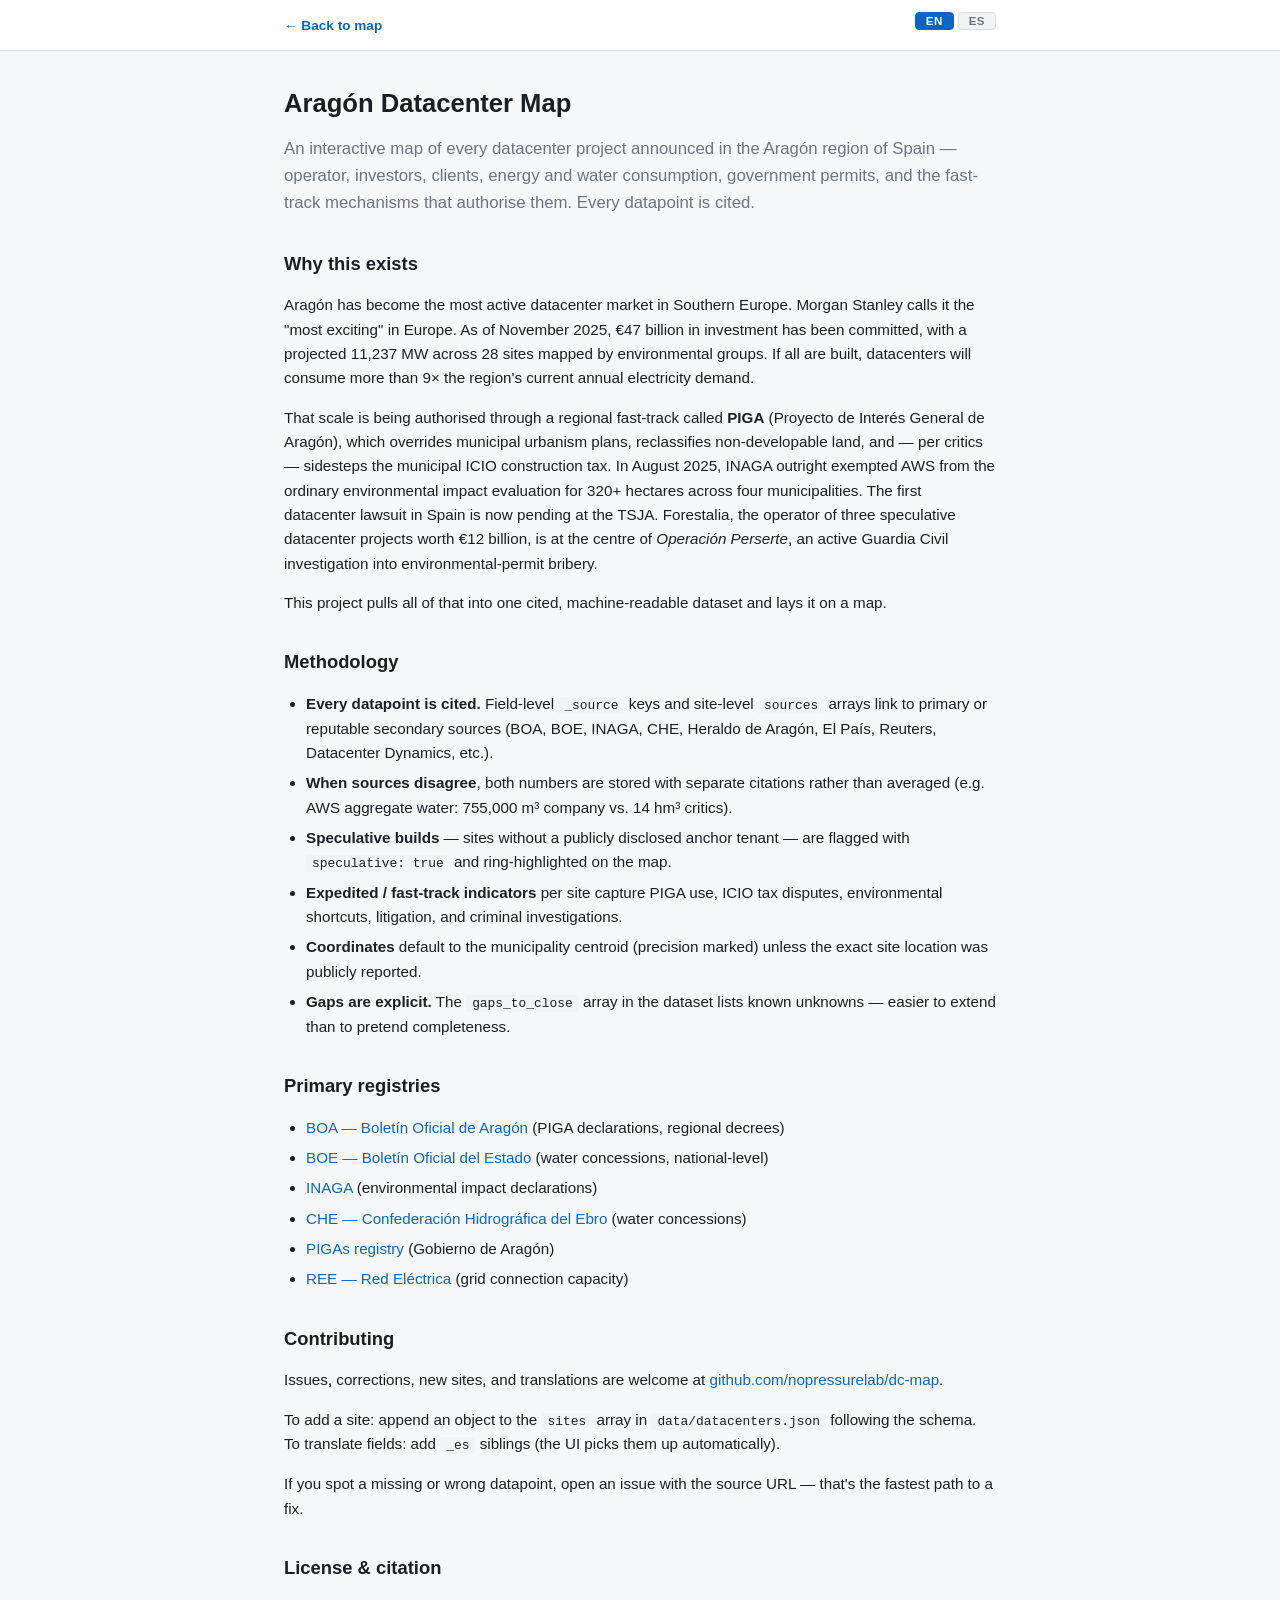
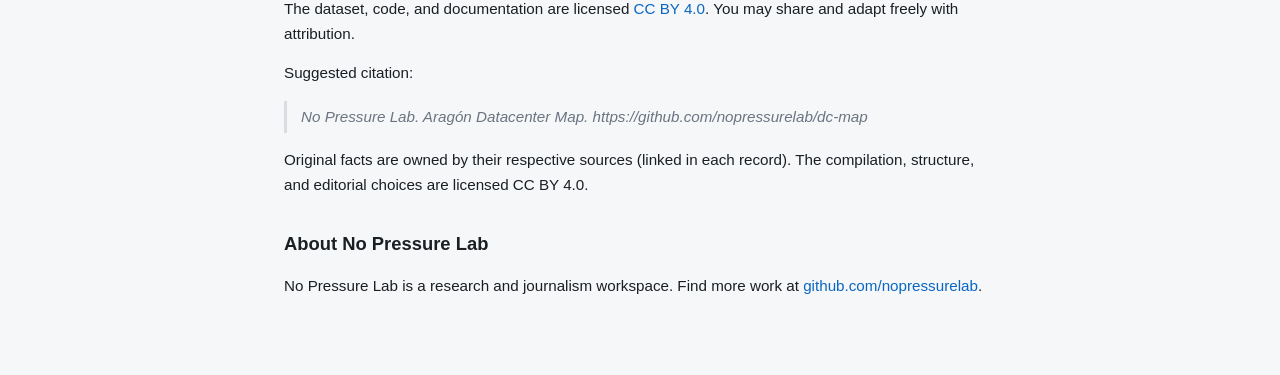
==== about.html @ 1b32018e "Add About page - New bilingual /about.html with project description, methodology,   primary registri" ====
<!doctype html>
<html lang="en">
<head>
<meta charset="utf-8">
<meta name="viewport" content="width=device-width,initial-scale=1">
<title>About — Aragón Datacenter Map</title>
<link rel="stylesheet" href="style.css">
</head>
<body class="about-body">
<header class="about-header">
  <div class="about-header-inner">
    <a href="index.html" class="back-link" data-i18n="back_to_map">← Back to map</a>
    <div class="lang-switch">
      <button class="lang-btn" data-lang="en">EN</button>
      <button class="lang-btn" data-lang="es">ES</button>
    </div>
  </div>
</header>

<main class="about-main">

<!-- =================== EN =================== -->
<section class="lang-block" data-lang-block="en">
  <h1>Aragón Datacenter Map</h1>
  <p class="lede">An interactive map of every datacenter project announced in the Aragón region of Spain — operator, investors, clients, energy and water consumption, government permits, and the fast-track mechanisms that authorise them. Every datapoint is cited.</p>

  <h2>Why this exists</h2>
  <p>Aragón has become the most active datacenter market in Southern Europe. Morgan Stanley calls it the &quot;most exciting&quot; in Europe. As of November 2025, €47 billion in investment has been committed, with a projected 11,237 MW across 28 sites mapped by environmental groups. If all are built, datacenters will consume more than 9× the region&apos;s current annual electricity demand.</p>
  <p>That scale is being authorised through a regional fast-track called <strong>PIGA</strong> (Proyecto de Interés General de Aragón), which overrides municipal urbanism plans, reclassifies non-developable land, and — per critics — sidesteps the municipal ICIO construction tax. In August 2025, INAGA outright exempted AWS from the ordinary environmental impact evaluation for 320+ hectares across four municipalities. The first datacenter lawsuit in Spain is now pending at the TSJA. Forestalia, the operator of three speculative datacenter projects worth €12 billion, is at the centre of <em>Operación Perserte</em>, an active Guardia Civil investigation into environmental-permit bribery.</p>
  <p>This project pulls all of that into one cited, machine-readable dataset and lays it on a map.</p>

  <h2>Methodology</h2>
  <ul>
    <li><strong>Every datapoint is cited.</strong> Field-level <code>_source</code> keys and site-level <code>sources</code> arrays link to primary or reputable secondary sources (BOA, BOE, INAGA, CHE, Heraldo de Aragón, El País, Reuters, Datacenter Dynamics, etc.).</li>
    <li><strong>When sources disagree</strong>, both numbers are stored with separate citations rather than averaged (e.g. AWS aggregate water: 755,000 m³ company vs. 14 hm³ critics).</li>
    <li><strong>Speculative builds</strong> — sites without a publicly disclosed anchor tenant — are flagged with <code>speculative: true</code> and ring-highlighted on the map.</li>
    <li><strong>Expedited / fast-track indicators</strong> per site capture PIGA use, ICIO tax disputes, environmental shortcuts, litigation, and criminal investigations.</li>
    <li><strong>Coordinates</strong> default to the municipality centroid (precision marked) unless the exact site location was publicly reported.</li>
    <li><strong>Gaps are explicit.</strong> The <code>gaps_to_close</code> array in the dataset lists known unknowns — easier to extend than to pretend completeness.</li>
  </ul>

  <h2>Primary registries</h2>
  <ul>
    <li><a href="https://www.boa.aragon.es/" target="_blank">BOA — Boletín Oficial de Aragón</a> (PIGA declarations, regional decrees)</li>
    <li><a href="https://www.boe.es/" target="_blank">BOE — Boletín Oficial del Estado</a> (water concessions, national-level)</li>
    <li><a href="https://www.aragon.es/organismos/instituto-aragones-de-gestion-ambiental-inaga" target="_blank">INAGA</a> (environmental impact declarations)</li>
    <li><a href="https://iber.chebro.es/" target="_blank">CHE — Confederación Hidrográfica del Ebro</a> (water concessions)</li>
    <li><a href="https://www.aragon.es/urbanismo-y-ordenacion-del-territorio/planes-y-proyectos-de-interes-para-aragon-pigas" target="_blank">PIGAs registry</a> (Gobierno de Aragón)</li>
    <li><a href="https://www.ree.es/" target="_blank">REE — Red Eléctrica</a> (grid connection capacity)</li>
  </ul>

  <h2>Contributing</h2>
  <p>Issues, corrections, new sites, and translations are welcome at <a href="https://github.com/nopressurelab/dc-map" target="_blank">github.com/nopressurelab/dc-map</a>.</p>
  <p>To add a site: append an object to the <code>sites</code> array in <code>data/datacenters.json</code> following the schema. To translate fields: add <code>_es</code> siblings (the UI picks them up automatically).</p>
  <p>If you spot a missing or wrong datapoint, open an issue with the source URL — that&apos;s the fastest path to a fix.</p>

  <h2>License &amp; citation</h2>
  <p>The dataset, code, and documentation are licensed <a href="https://creativecommons.org/licenses/by/4.0/" target="_blank">CC BY 4.0</a>. You may share and adapt freely with attribution.</p>
  <p>Suggested citation:</p>
  <blockquote>No Pressure Lab. <em>Aragón Datacenter Map</em>. https://github.com/nopressurelab/dc-map</blockquote>
  <p>Original facts are owned by their respective sources (linked in each record). The compilation, structure, and editorial choices are licensed CC BY 4.0.</p>

  <h2>About No Pressure Lab</h2>
  <p>No Pressure Lab is a research and journalism workspace. Find more work at <a href="https://github.com/nopressurelab" target="_blank">github.com/nopressurelab</a>.</p>
</section>

<!-- =================== ES =================== -->
<section class="lang-block" data-lang-block="es" hidden>
  <h1>Mapa de Centros de Datos de Aragón</h1>
  <p class="lede">Mapa interactivo de cada proyecto de centro de datos anunciado en la región de Aragón — operador, inversores, clientes, consumo energético e hídrico, permisos administrativos y los mecanismos de vía rápida que los autorizan. Cada dato está citado.</p>

  <h2>Por qué existe</h2>
  <p>Aragón se ha convertido en el mercado de centros de datos más activo del sur de Europa. Morgan Stanley lo llama el «más emocionante» de Europa. A noviembre de 2025, se han comprometido 47.000 millones de euros de inversión, con 11.237 MW proyectados en 28 emplazamientos mapeados por colectivos ecologistas. Si todos se construyen, los centros de datos consumirán más de 9× la demanda eléctrica anual actual de la región.</p>
  <p>Esa escala se está autorizando mediante una vía rápida regional llamada <strong>PIGA</strong> (Proyecto de Interés General de Aragón), que anula los planes de urbanismo municipales, reclasifica suelo no urbanizable y — según los críticos — sortea el impuesto municipal ICIO. En agosto de 2025, INAGA eximió directamente a AWS de la evaluación de impacto ambiental ordinaria para más de 320 hectáreas en cuatro municipios. El primer litigio judicial contra centros de datos en España está pendiente en el TSJA. Forestalia, operador de tres proyectos especulativos por 12.000 millones, está en el centro de la <em>Operación Perserte</em>, una investigación activa de la Guardia Civil por cohecho en permisos ambientales.</p>
  <p>Este proyecto reúne todo eso en un único conjunto de datos citado, legible por máquina, y lo dispone sobre un mapa.</p>

  <h2>Metodología</h2>
  <ul>
    <li><strong>Cada dato está citado.</strong> Las claves <code>_source</code> a nivel de campo y los arrays <code>sources</code> a nivel de sitio enlazan con fuentes primarias o secundarias de prestigio (BOA, BOE, INAGA, CHE, Heraldo de Aragón, El País, Reuters, Datacenter Dynamics, etc.).</li>
    <li><strong>Cuando las fuentes discrepan</strong>, ambas cifras se almacenan con citas separadas en lugar de promediarse (p. ej. agua AWS: 755.000 m³ empresa vs. 14 hm³ críticos).</li>
    <li><strong>Construcciones especulativas</strong> — sitios sin cliente principal divulgado — se marcan con <code>speculative: true</code> y se resaltan con anillo en el mapa.</li>
    <li><strong>Indicadores de vía rápida</strong> por sitio recogen uso del PIGA, disputas fiscales ICIO, atajos ambientales, litigios e investigaciones penales.</li>
    <li><strong>Las coordenadas</strong> son por defecto el centroide del municipio (precisión marcada) salvo que la ubicación exacta del sitio se haya reportado públicamente.</li>
    <li><strong>Los vacíos son explícitos.</strong> El array <code>gaps_to_close</code> del conjunto de datos lista lo que falta — es más fácil ampliarlo que fingir completitud.</li>
  </ul>

  <h2>Registros primarios</h2>
  <ul>
    <li><a href="https://www.boa.aragon.es/" target="_blank">BOA — Boletín Oficial de Aragón</a> (declaraciones PIGA, decretos regionales)</li>
    <li><a href="https://www.boe.es/" target="_blank">BOE — Boletín Oficial del Estado</a> (concesiones de agua, ámbito nacional)</li>
    <li><a href="https://www.aragon.es/organismos/instituto-aragones-de-gestion-ambiental-inaga" target="_blank">INAGA</a> (declaraciones de impacto ambiental)</li>
    <li><a href="https://iber.chebro.es/" target="_blank">CHE — Confederación Hidrográfica del Ebro</a> (concesiones de agua)</li>
    <li><a href="https://www.aragon.es/urbanismo-y-ordenacion-del-territorio/planes-y-proyectos-de-interes-para-aragon-pigas" target="_blank">Registro de PIGAs</a> (Gobierno de Aragón)</li>
    <li><a href="https://www.ree.es/" target="_blank">REE — Red Eléctrica</a> (capacidad de conexión a red)</li>
  </ul>

  <h2>Contribuir</h2>
  <p>Issues, correcciones, nuevos sitios y traducciones son bienvenidos en <a href="https://github.com/nopressurelab/dc-map" target="_blank">github.com/nopressurelab/dc-map</a>.</p>
  <p>Para añadir un sitio: añade un objeto al array <code>sites</code> en <code>data/datacenters.json</code> siguiendo el esquema. Para traducir campos: añade hermanos <code>_es</code> (la interfaz los detecta automáticamente).</p>
  <p>Si detectas un dato erróneo o ausente, abre un issue con la URL de la fuente — esa es la vía más rápida para corregirlo.</p>

  <h2>Licencia y citación</h2>
  <p>El conjunto de datos, el código y la documentación están bajo licencia <a href="https://creativecommons.org/licenses/by/4.0/" target="_blank">CC BY 4.0</a>. Puedes compartir y adaptar libremente con atribución.</p>
  <p>Citación sugerida:</p>
  <blockquote>No Pressure Lab. <em>Mapa de Centros de Datos de Aragón</em>. https://github.com/nopressurelab/dc-map</blockquote>
  <p>Los hechos originales pertenecen a sus respectivas fuentes (enlazadas en cada registro). La compilación, la estructura y las decisiones editoriales están bajo CC BY 4.0.</p>

  <h2>Sobre No Pressure Lab</h2>
  <p>No Pressure Lab es un espacio de investigación y periodismo. Más trabajo en <a href="https://github.com/nopressurelab" target="_blank">github.com/nopressurelab</a>.</p>
</section>

</main>

<script>
(function () {
  function setLang(lang) {
    localStorage.setItem('lang', lang);
    document.documentElement.lang = lang;
    document.querySelectorAll('.lang-block').forEach(function (el) {
      el.hidden = el.dataset.langBlock !== lang;
    });
    document.querySelectorAll('.lang-btn').forEach(function (btn) {
      btn.classList.toggle('active', btn.dataset.lang === lang);
    });
    var back = document.querySelector('.back-link');
    if (back) back.textContent = lang === 'es' ? '← Volver al mapa' : '← Back to map';
  }
  document.querySelectorAll('.lang-btn').forEach(function (btn) {
    btn.addEventListener('click', function () { setLang(btn.dataset.lang); });
  });
  setLang(localStorage.getItem('lang') || 'en');
})();
</script>
</body>
</html>
---- style.css ----
:root {
  --bg: #f6f7f9;
  --panel: #ffffff;
  --panel-2: #f1f3f5;
  --text: #1a1f24;
  --muted: #6b7480;
  --link: #0a66c2;
  --border: #d9dde2;
  --hyperscaler: #1f6feb;
  --pe: #b87a00;
  --colo: #7e3fcf;
  --ind: #2da44e;
  --renewable: #1a8870;
  --spec: #cf222e;
  --warn: #cf222e;
}

* { box-sizing: border-box; }
html, body { margin: 0; padding: 0; height: 100%; background: var(--bg); color: var(--text);
  font-family: -apple-system, BlinkMacSystemFont, "Segoe UI", Helvetica, Arial, sans-serif; }
body { display: grid; grid-template-columns: 360px 1fr; }
a { color: var(--link); text-decoration: none; }
a:hover { text-decoration: underline; }
h1, h2 { margin: 0 0 8px 0; }
h1 { font-size: 1.15rem; }
h2 { font-size: 0.8rem; text-transform: uppercase; color: var(--muted); letter-spacing: 0.05em; margin-top: 16px; }

#sidebar {
  background: var(--panel);
  border-right: 1px solid var(--border);
  padding: 18px 18px 24px 18px;
  overflow-y: auto;
  font-size: 0.85rem;
  line-height: 1.45;
}
#sidebar header .subtitle { color: var(--muted); margin: 4px 0 8px 0; font-size: 0.8rem; }

.lang-switch { display: flex; gap: 4px; justify-content: flex-end; margin-bottom: 8px; }
.lang-btn {
  background: var(--panel-2);
  color: var(--muted);
  border: 1px solid var(--border);
  border-radius: 4px;
  padding: 2px 10px;
  font-size: 0.72rem;
  font-weight: 600;
  cursor: pointer;
  letter-spacing: 0.04em;
}
.lang-btn:hover { color: var(--text); }
.lang-btn.active { background: var(--link); color: #fff; border-color: var(--link); }
.op-h { font-size: 0.75rem; color: var(--muted); text-transform: uppercase; letter-spacing: 0.05em; margin: 8px 0 4px 0; }

#aggregate dl { display: grid; grid-template-columns: 1fr auto; gap: 4px 12px; margin: 0; }
#aggregate dt { color: var(--muted); }
#aggregate dd { margin: 0; font-weight: 600; }
#aggregate dd a { font-weight: normal; font-size: 0.75rem; margin-left: 6px; }

#filters label { display: block; margin: 4px 0; cursor: pointer; }
#operator-filters { margin-top: 8px; }
#operator-filters label { font-size: 0.8rem; }

#legend ul { list-style: none; padding: 0; margin: 0; }
#legend li { display: flex; align-items: center; gap: 8px; margin: 4px 0; font-size: 0.8rem; }
#legend .hint { color: var(--muted); font-size: 0.72rem; margin-top: 8px; }

.dot { display: inline-block; width: 12px; height: 12px; border-radius: 50%; }
.op-hyperscaler { background: var(--hyperscaler); }
.op-pe { background: var(--pe); }
.op-colo { background: var(--colo); }
.op-ind { background: var(--ind); }
.op-renewable { background: var(--renewable); }
.op-spec { background: var(--spec); }

.ring { display: inline-block; width: 14px; height: 14px; border-radius: 50%; border: 2px solid; }
.spec-ring { border-color: var(--spec); }
.lit-ring { border-color: var(--warn); border-style: dashed; }

#sidebar footer { margin-top: 24px; padding-top: 12px; border-top: 1px solid var(--border); font-size: 0.75rem; color: var(--muted); }

#map { height: 100vh; background: var(--bg); }

.leaflet-popup-content-wrapper { background: var(--panel); color: var(--text); border-radius: 6px; box-shadow: 0 3px 14px rgba(0,0,0,0.18); }
.leaflet-popup-tip { background: var(--panel); }
.leaflet-popup-content { margin: 12px 14px; max-width: 320px; font-size: 0.82rem; line-height: 1.45; }
.leaflet-popup-content h3 { margin: 0 0 4px 0; font-size: 1rem; }
.leaflet-popup-content .meta { color: var(--muted); font-size: 0.75rem; margin-bottom: 6px; }
.leaflet-popup-content .badge { display: inline-block; padding: 1px 6px; border-radius: 3px; font-size: 0.7rem; margin-right: 4px; margin-bottom: 4px; font-weight: 600; }
.leaflet-popup-content .badge.spec { background: var(--spec); color: #fff; }
.leaflet-popup-content .badge.lit { background: var(--warn); color: #fff; }
.leaflet-popup-content .badge.piga { background: var(--pe); color: #fff; }
.leaflet-popup-content .badge.tax { background: #b87a00; color: #fff; }
.leaflet-popup-content .more-btn { display: inline-block; margin-top: 8px; padding: 4px 10px; background: var(--link); color: #fff; border-radius: 4px; cursor: pointer; border: none; font-size: 0.78rem; }
.leaflet-popup-content .more-btn:hover { filter: brightness(1.1); }

dialog#site-dialog {
  border: 1px solid var(--border);
  background: var(--panel);
  color: var(--text);
  border-radius: 8px;
  width: min(760px, 92vw);
  max-height: 86vh;
  padding: 0;
  overflow: hidden;
  box-shadow: 0 10px 40px rgba(0,0,0,0.25);
}
dialog#site-dialog::backdrop { background: rgba(0,0,0,0.45); }
#dialog-close {
  position: absolute; top: 8px; right: 12px;
  background: none; border: none; color: var(--muted); font-size: 1.6rem; cursor: pointer; z-index: 2;
}
#dialog-body { padding: 24px 28px; overflow-y: auto; max-height: 86vh; font-size: 0.88rem; line-height: 1.5; }
#dialog-body h2 { margin: 18px 0 6px 0; font-size: 0.95rem; color: var(--text); text-transform: none; letter-spacing: 0; }
#dialog-body h3 { margin: 12px 0 4px 0; font-size: 0.78rem; color: var(--muted); text-transform: uppercase; letter-spacing: 0.05em; }
#dialog-body table { width: 100%; border-collapse: collapse; margin: 6px 0; }
#dialog-body th, #dialog-body td { padding: 4px 8px; border-bottom: 1px solid var(--border); text-align: left; vertical-align: top; font-size: 0.82rem; }
#dialog-body th { color: var(--muted); width: 30%; font-weight: normal; }
#dialog-body ul { margin: 4px 0; padding-left: 18px; }
#dialog-body .cite { font-size: 0.72rem; color: var(--muted); margin-left: 4px; }
#dialog-body .warning { color: var(--warn); }
#dialog-body .badge { display: inline-block; padding: 1px 6px; border-radius: 3px; font-size: 0.7rem; margin-right: 4px; font-weight: 600; }
#dialog-body .badge.spec { background: var(--spec); color: #fff; }
#dialog-body .badge.lit { background: var(--warn); color: #fff; }
#dialog-body .badge.piga { background: var(--pe); color: #fff; }
#dialog-body .badge.tax { background: #b87a00; color: #fff; }

@media (max-width: 768px) {
  body { grid-template-columns: 1fr; grid-template-rows: auto 1fr; }
  #sidebar { max-height: 40vh; }
  #map { height: 60vh; }
}

/* ============ About page ============ */
body.about-body { display: block; background: var(--bg); }
.about-header {
  background: var(--panel);
  border-bottom: 1px solid var(--border);
  position: sticky; top: 0; z-index: 10;
}
.about-header-inner {
  max-width: 760px; margin: 0 auto;
  padding: 12px 24px;
  display: flex; align-items: center; justify-content: space-between;
}
.back-link {
  color: var(--link); font-size: 0.85rem; font-weight: 600;
}
.about-main {
  max-width: 760px;
  margin: 0 auto;
  padding: 32px 24px 64px;
  font-size: 0.95rem; line-height: 1.6;
  color: var(--text);
}
.about-main h1 { font-size: 1.6rem; margin: 0 0 12px 0; }
.about-main h2 { font-size: 1.15rem; margin: 32px 0 8px 0; color: var(--text); text-transform: none; letter-spacing: 0; }
.about-main .lede { font-size: 1.05rem; color: var(--muted); margin: 8px 0 24px 0; }
.about-main ul { padding-left: 22px; }
.about-main li { margin: 6px 0; }
.about-main blockquote {
  border-left: 3px solid var(--border);
  padding: 4px 14px;
  color: var(--muted);
  margin: 8px 0;
  font-style: italic;
}
.about-main code {
  background: var(--panel-2);
  padding: 1px 6px;
  border-radius: 3px;
  font-size: 0.85em;
}
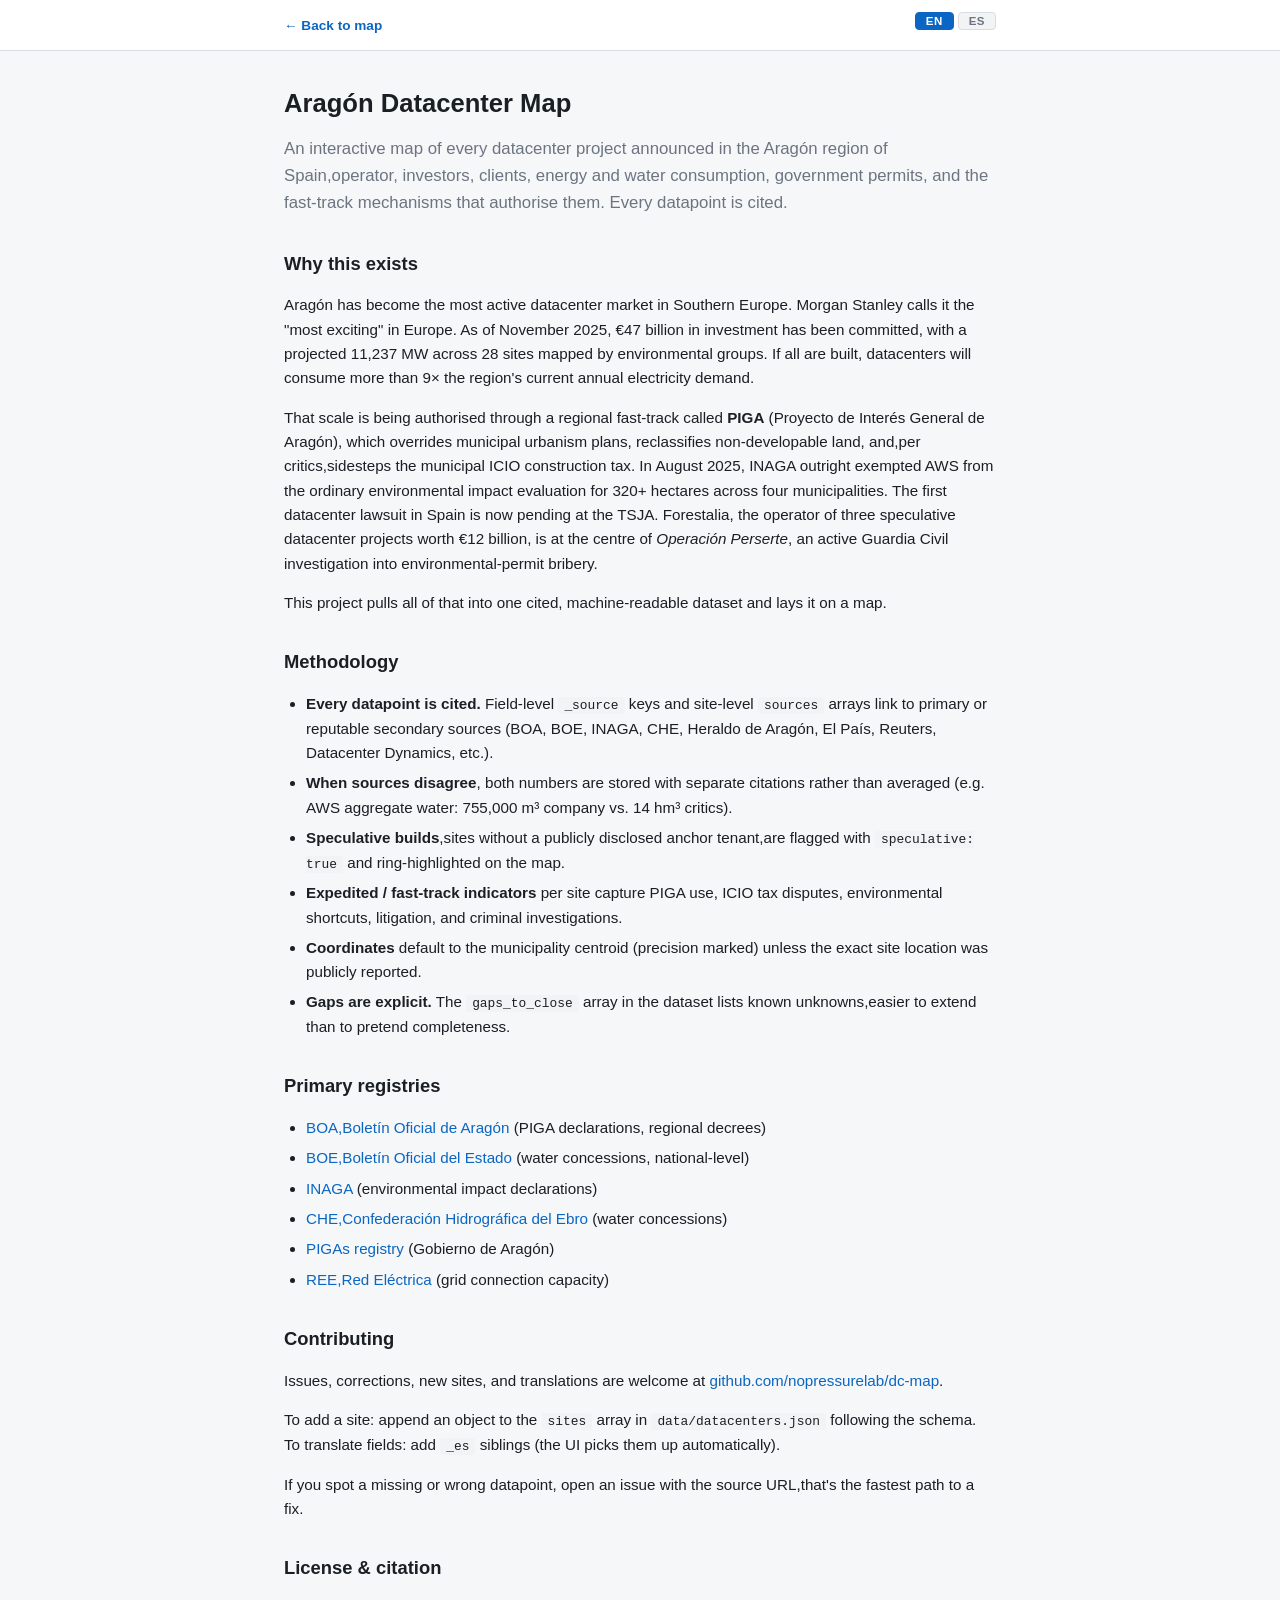
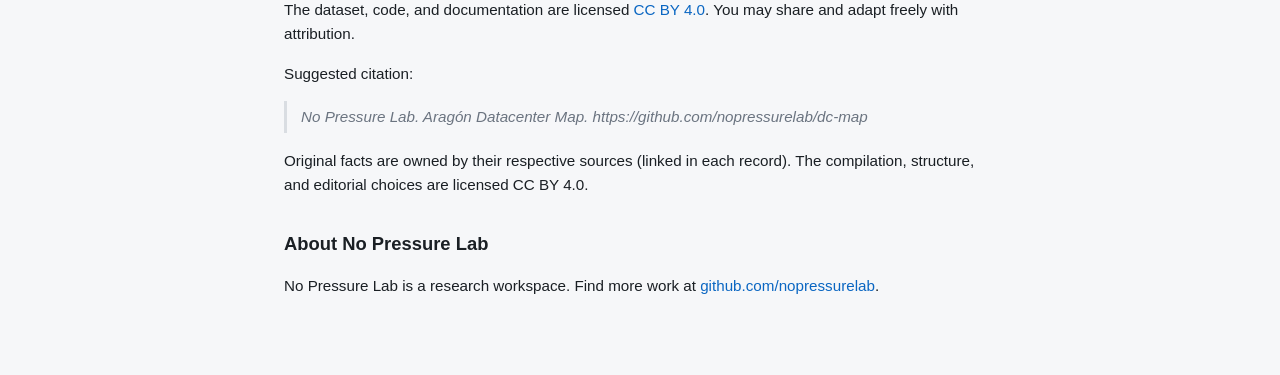
==== commit 4c313511: "Formatting on about page" ====
--- a/about.html
+++ b/about.html
@@ -3,7 +3,7 @@
 <head>
 <meta charset="utf-8">
 <meta name="viewport" content="width=device-width,initial-scale=1">
-<title>About — Aragón Datacenter Map</title>
+<title>About,Aragón Datacenter Map</title>
 <link rel="stylesheet" href="style.css">
 </head>
 <body class="about-body">
@@ -22,37 +22,37 @@
 <!-- =================== EN =================== -->
 <section class="lang-block" data-lang-block="en">
   <h1>Aragón Datacenter Map</h1>
-  <p class="lede">An interactive map of every datacenter project announced in the Aragón region of Spain — operator, investors, clients, energy and water consumption, government permits, and the fast-track mechanisms that authorise them. Every datapoint is cited.</p>
+  <p class="lede">An interactive map of every datacenter project announced in the Aragón region of Spain,operator, investors, clients, energy and water consumption, government permits, and the fast-track mechanisms that authorise them. Every datapoint is cited.</p>
 
   <h2>Why this exists</h2>
   <p>Aragón has become the most active datacenter market in Southern Europe. Morgan Stanley calls it the &quot;most exciting&quot; in Europe. As of November 2025, €47 billion in investment has been committed, with a projected 11,237 MW across 28 sites mapped by environmental groups. If all are built, datacenters will consume more than 9× the region&apos;s current annual electricity demand.</p>
-  <p>That scale is being authorised through a regional fast-track called <strong>PIGA</strong> (Proyecto de Interés General de Aragón), which overrides municipal urbanism plans, reclassifies non-developable land, and — per critics — sidesteps the municipal ICIO construction tax. In August 2025, INAGA outright exempted AWS from the ordinary environmental impact evaluation for 320+ hectares across four municipalities. The first datacenter lawsuit in Spain is now pending at the TSJA. Forestalia, the operator of three speculative datacenter projects worth €12 billion, is at the centre of <em>Operación Perserte</em>, an active Guardia Civil investigation into environmental-permit bribery.</p>
+  <p>That scale is being authorised through a regional fast-track called <strong>PIGA</strong> (Proyecto de Interés General de Aragón), which overrides municipal urbanism plans, reclassifies non-developable land, and,per critics,sidesteps the municipal ICIO construction tax. In August 2025, INAGA outright exempted AWS from the ordinary environmental impact evaluation for 320+ hectares across four municipalities. The first datacenter lawsuit in Spain is now pending at the TSJA. Forestalia, the operator of three speculative datacenter projects worth €12 billion, is at the centre of <em>Operación Perserte</em>, an active Guardia Civil investigation into environmental-permit bribery.</p>
   <p>This project pulls all of that into one cited, machine-readable dataset and lays it on a map.</p>
 
   <h2>Methodology</h2>
   <ul>
     <li><strong>Every datapoint is cited.</strong> Field-level <code>_source</code> keys and site-level <code>sources</code> arrays link to primary or reputable secondary sources (BOA, BOE, INAGA, CHE, Heraldo de Aragón, El País, Reuters, Datacenter Dynamics, etc.).</li>
     <li><strong>When sources disagree</strong>, both numbers are stored with separate citations rather than averaged (e.g. AWS aggregate water: 755,000 m³ company vs. 14 hm³ critics).</li>
-    <li><strong>Speculative builds</strong> — sites without a publicly disclosed anchor tenant — are flagged with <code>speculative: true</code> and ring-highlighted on the map.</li>
+    <li><strong>Speculative builds</strong>,sites without a publicly disclosed anchor tenant,are flagged with <code>speculative: true</code> and ring-highlighted on the map.</li>
     <li><strong>Expedited / fast-track indicators</strong> per site capture PIGA use, ICIO tax disputes, environmental shortcuts, litigation, and criminal investigations.</li>
     <li><strong>Coordinates</strong> default to the municipality centroid (precision marked) unless the exact site location was publicly reported.</li>
-    <li><strong>Gaps are explicit.</strong> The <code>gaps_to_close</code> array in the dataset lists known unknowns — easier to extend than to pretend completeness.</li>
+    <li><strong>Gaps are explicit.</strong> The <code>gaps_to_close</code> array in the dataset lists known unknowns,easier to extend than to pretend completeness.</li>
   </ul>
 
   <h2>Primary registries</h2>
   <ul>
-    <li><a href="https://www.boa.aragon.es/" target="_blank">BOA — Boletín Oficial de Aragón</a> (PIGA declarations, regional decrees)</li>
-    <li><a href="https://www.boe.es/" target="_blank">BOE — Boletín Oficial del Estado</a> (water concessions, national-level)</li>
+    <li><a href="https://www.boa.aragon.es/" target="_blank">BOA,Boletín Oficial de Aragón</a> (PIGA declarations, regional decrees)</li>
+    <li><a href="https://www.boe.es/" target="_blank">BOE,Boletín Oficial del Estado</a> (water concessions, national-level)</li>
     <li><a href="https://www.aragon.es/organismos/instituto-aragones-de-gestion-ambiental-inaga" target="_blank">INAGA</a> (environmental impact declarations)</li>
-    <li><a href="https://iber.chebro.es/" target="_blank">CHE — Confederación Hidrográfica del Ebro</a> (water concessions)</li>
+    <li><a href="https://iber.chebro.es/" target="_blank">CHE,Confederación Hidrográfica del Ebro</a> (water concessions)</li>
     <li><a href="https://www.aragon.es/urbanismo-y-ordenacion-del-territorio/planes-y-proyectos-de-interes-para-aragon-pigas" target="_blank">PIGAs registry</a> (Gobierno de Aragón)</li>
-    <li><a href="https://www.ree.es/" target="_blank">REE — Red Eléctrica</a> (grid connection capacity)</li>
+    <li><a href="https://www.ree.es/" target="_blank">REE,Red Eléctrica</a> (grid connection capacity)</li>
   </ul>
 
   <h2>Contributing</h2>
   <p>Issues, corrections, new sites, and translations are welcome at <a href="https://github.com/nopressurelab/dc-map" target="_blank">github.com/nopressurelab/dc-map</a>.</p>
   <p>To add a site: append an object to the <code>sites</code> array in <code>data/datacenters.json</code> following the schema. To translate fields: add <code>_es</code> siblings (the UI picks them up automatically).</p>
-  <p>If you spot a missing or wrong datapoint, open an issue with the source URL — that&apos;s the fastest path to a fix.</p>
+  <p>If you spot a missing or wrong datapoint, open an issue with the source URL,that&apos;s the fastest path to a fix.</p>
 
   <h2>License &amp; citation</h2>
   <p>The dataset, code, and documentation are licensed <a href="https://creativecommons.org/licenses/by/4.0/" target="_blank">CC BY 4.0</a>. You may share and adapt freely with attribution.</p>
@@ -61,43 +61,43 @@
   <p>Original facts are owned by their respective sources (linked in each record). The compilation, structure, and editorial choices are licensed CC BY 4.0.</p>
 
   <h2>About No Pressure Lab</h2>
-  <p>No Pressure Lab is a research and journalism workspace. Find more work at <a href="https://github.com/nopressurelab" target="_blank">github.com/nopressurelab</a>.</p>
+  <p>No Pressure Lab is a research workspace. Find more work at <a href="https://github.com/nopressurelab" target="_blank">github.com/nopressurelab</a>.</p>
 </section>
 
 <!-- =================== ES =================== -->
 <section class="lang-block" data-lang-block="es" hidden>
   <h1>Mapa de Centros de Datos de Aragón</h1>
-  <p class="lede">Mapa interactivo de cada proyecto de centro de datos anunciado en la región de Aragón — operador, inversores, clientes, consumo energético e hídrico, permisos administrativos y los mecanismos de vía rápida que los autorizan. Cada dato está citado.</p>
+  <p class="lede">Mapa interactivo de cada proyecto de centro de datos anunciado en la región de Aragón,operador, inversores, clientes, consumo energético e hídrico, permisos administrativos y los mecanismos de vía rápida que los autorizan. Cada dato está citado.</p>
 
   <h2>Por qué existe</h2>
   <p>Aragón se ha convertido en el mercado de centros de datos más activo del sur de Europa. Morgan Stanley lo llama el «más emocionante» de Europa. A noviembre de 2025, se han comprometido 47.000 millones de euros de inversión, con 11.237 MW proyectados en 28 emplazamientos mapeados por colectivos ecologistas. Si todos se construyen, los centros de datos consumirán más de 9× la demanda eléctrica anual actual de la región.</p>
-  <p>Esa escala se está autorizando mediante una vía rápida regional llamada <strong>PIGA</strong> (Proyecto de Interés General de Aragón), que anula los planes de urbanismo municipales, reclasifica suelo no urbanizable y — según los críticos — sortea el impuesto municipal ICIO. En agosto de 2025, INAGA eximió directamente a AWS de la evaluación de impacto ambiental ordinaria para más de 320 hectáreas en cuatro municipios. El primer litigio judicial contra centros de datos en España está pendiente en el TSJA. Forestalia, operador de tres proyectos especulativos por 12.000 millones, está en el centro de la <em>Operación Perserte</em>, una investigación activa de la Guardia Civil por cohecho en permisos ambientales.</p>
+  <p>Esa escala se está autorizando mediante una vía rápida regional llamada <strong>PIGA</strong> (Proyecto de Interés General de Aragón), que anula los planes de urbanismo municipales, reclasifica suelo no urbanizable y,según los críticos,sortea el impuesto municipal ICIO. En agosto de 2025, INAGA eximió directamente a AWS de la evaluación de impacto ambiental ordinaria para más de 320 hectáreas en cuatro municipios. El primer litigio judicial contra centros de datos en España está pendiente en el TSJA. Forestalia, operador de tres proyectos especulativos por 12.000 millones, está en el centro de la <em>Operación Perserte</em>, una investigación activa de la Guardia Civil por cohecho en permisos ambientales.</p>
   <p>Este proyecto reúne todo eso en un único conjunto de datos citado, legible por máquina, y lo dispone sobre un mapa.</p>
 
   <h2>Metodología</h2>
   <ul>
     <li><strong>Cada dato está citado.</strong> Las claves <code>_source</code> a nivel de campo y los arrays <code>sources</code> a nivel de sitio enlazan con fuentes primarias o secundarias de prestigio (BOA, BOE, INAGA, CHE, Heraldo de Aragón, El País, Reuters, Datacenter Dynamics, etc.).</li>
     <li><strong>Cuando las fuentes discrepan</strong>, ambas cifras se almacenan con citas separadas en lugar de promediarse (p. ej. agua AWS: 755.000 m³ empresa vs. 14 hm³ críticos).</li>
-    <li><strong>Construcciones especulativas</strong> — sitios sin cliente principal divulgado — se marcan con <code>speculative: true</code> y se resaltan con anillo en el mapa.</li>
+    <li><strong>Construcciones especulativas</strong>,sitios sin cliente principal divulgado,se marcan con <code>speculative: true</code> y se resaltan con anillo en el mapa.</li>
     <li><strong>Indicadores de vía rápida</strong> por sitio recogen uso del PIGA, disputas fiscales ICIO, atajos ambientales, litigios e investigaciones penales.</li>
     <li><strong>Las coordenadas</strong> son por defecto el centroide del municipio (precisión marcada) salvo que la ubicación exacta del sitio se haya reportado públicamente.</li>
-    <li><strong>Los vacíos son explícitos.</strong> El array <code>gaps_to_close</code> del conjunto de datos lista lo que falta — es más fácil ampliarlo que fingir completitud.</li>
+    <li><strong>Los vacíos son explícitos.</strong> El array <code>gaps_to_close</code> del conjunto de datos lista lo que falta,es más fácil ampliarlo que fingir completitud.</li>
   </ul>
 
   <h2>Registros primarios</h2>
   <ul>
-    <li><a href="https://www.boa.aragon.es/" target="_blank">BOA — Boletín Oficial de Aragón</a> (declaraciones PIGA, decretos regionales)</li>
-    <li><a href="https://www.boe.es/" target="_blank">BOE — Boletín Oficial del Estado</a> (concesiones de agua, ámbito nacional)</li>
+    <li><a href="https://www.boa.aragon.es/" target="_blank">BOA,Boletín Oficial de Aragón</a> (declaraciones PIGA, decretos regionales)</li>
+    <li><a href="https://www.boe.es/" target="_blank">BOE,Boletín Oficial del Estado</a> (concesiones de agua, ámbito nacional)</li>
     <li><a href="https://www.aragon.es/organismos/instituto-aragones-de-gestion-ambiental-inaga" target="_blank">INAGA</a> (declaraciones de impacto ambiental)</li>
-    <li><a href="https://iber.chebro.es/" target="_blank">CHE — Confederación Hidrográfica del Ebro</a> (concesiones de agua)</li>
+    <li><a href="https://iber.chebro.es/" target="_blank">CHE,Confederación Hidrográfica del Ebro</a> (concesiones de agua)</li>
     <li><a href="https://www.aragon.es/urbanismo-y-ordenacion-del-territorio/planes-y-proyectos-de-interes-para-aragon-pigas" target="_blank">Registro de PIGAs</a> (Gobierno de Aragón)</li>
-    <li><a href="https://www.ree.es/" target="_blank">REE — Red Eléctrica</a> (capacidad de conexión a red)</li>
+    <li><a href="https://www.ree.es/" target="_blank">REE,Red Eléctrica</a> (capacidad de conexión a red)</li>
   </ul>
 
   <h2>Contribuir</h2>
   <p>Issues, correcciones, nuevos sitios y traducciones son bienvenidos en <a href="https://github.com/nopressurelab/dc-map" target="_blank">github.com/nopressurelab/dc-map</a>.</p>
   <p>Para añadir un sitio: añade un objeto al array <code>sites</code> en <code>data/datacenters.json</code> siguiendo el esquema. Para traducir campos: añade hermanos <code>_es</code> (la interfaz los detecta automáticamente).</p>
-  <p>Si detectas un dato erróneo o ausente, abre un issue con la URL de la fuente — esa es la vía más rápida para corregirlo.</p>
+  <p>Si detectas un dato erróneo o ausente, abre un issue con la URL de la fuente,esa es la vía más rápida para corregirlo.</p>
 
   <h2>Licencia y citación</h2>
   <p>El conjunto de datos, el código y la documentación están bajo licencia <a href="https://creativecommons.org/licenses/by/4.0/" target="_blank">CC BY 4.0</a>. Puedes compartir y adaptar libremente con atribución.</p>
@@ -106,7 +106,7 @@
   <p>Los hechos originales pertenecen a sus respectivas fuentes (enlazadas en cada registro). La compilación, la estructura y las decisiones editoriales están bajo CC BY 4.0.</p>
 
   <h2>Sobre No Pressure Lab</h2>
-  <p>No Pressure Lab es un espacio de investigación y periodismo. Más trabajo en <a href="https://github.com/nopressurelab" target="_blank">github.com/nopressurelab</a>.</p>
+  <p>No Pressure Lab es un espacio de investigación. Más trabajo en <a href="https://github.com/nopressurelab" target="_blank">github.com/nopressurelab</a>.</p>
 </section>
 
 </main>
